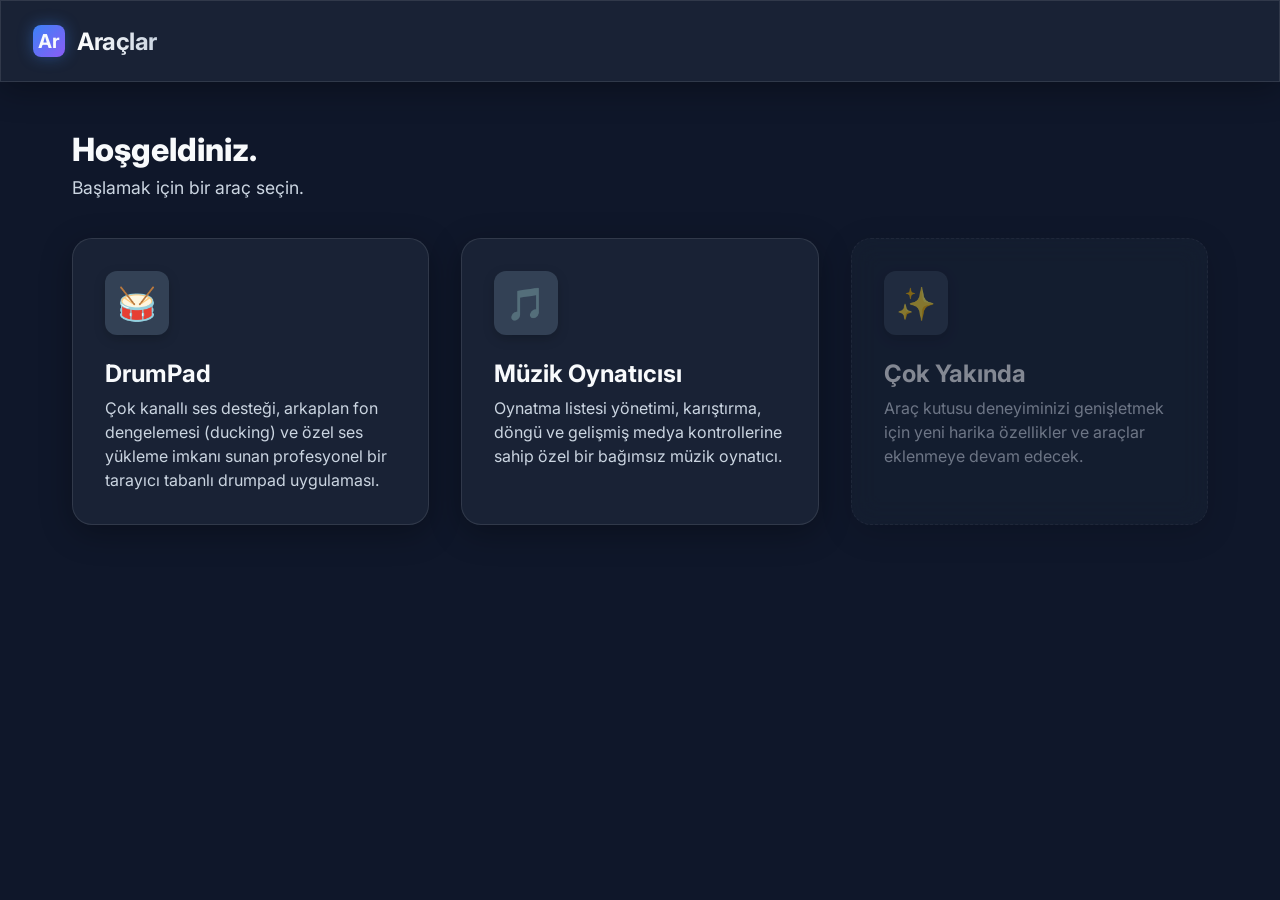
==== index.html @ 186effa2 "Add files via upload" ====
<!DOCTYPE html>
<html lang="en">

<head>
    <meta charset="UTF-8">
    <meta name="viewport" content="width=device-width, initial-scale=1.0">
    <title>Araçlar (Toolbox)</title>
    <!-- Google Fonts: Inter -->
    <link rel="preconnect" href="https://fonts.googleapis.com">
    <link rel="preconnect" href="https://fonts.gstatic.com" crossorigin>
    <link href="https://fonts.googleapis.com/css2?family=Inter:wght@400;500;600;700;800&display=swap" rel="stylesheet">
    <!-- Global Styles -->
    <link rel="stylesheet" href="style.css">
    <!-- PWA Manifest -->
    <link rel="manifest" href="manifest.json">
</head>

<body>
    <header class="dashboard-header glass-panel">
        <div class="logo-container">
            <div class="logo-icon">Ar</div>
            <h1 class="logo-text">Araçlar</h1>
        </div>
        <div class="header-actions">
            <!-- Space for future global actions like settings, user profile, etc -->
        </div>
    </header>

    <main class="dashboard-main animate-fade-in">
        <h2 class="section-title">Hoşgeldiniz.</h2>
        <p class="section-subtitle">Başlamak için bir araç seçin.</p>

        <div class="tools-grid" id="tools-container">
            <!-- DrumPad Tool Card -->
            <a href="tools/drumpad/index.html" class="tool-card glass-panel" aria-label="Open DrumPad Tool">
                <div class="tool-icon">🥁</div>
                <h3 class="tool-title">DrumPad</h3>
                <p class="tool-desc">Çok kanallı ses desteği, arkaplan fon dengelemesi (ducking) ve özel ses yükleme
                    imkanı sunan profesyonel bir tarayıcı tabanlı drumpad uygulaması.</p>
            </a>

            <!-- Music Player Tool Card -->
            <a href="tools/musicplayer/index.html" class="tool-card glass-panel" aria-label="Open Music Player Tool">
                <div class="tool-icon">🎵</div>
                <h3 class="tool-title">Müzik Oynatıcısı</h3>
                <p class="tool-desc">Oynatma listesi yönetimi, karıştırma, döngü ve gelişmiş medya kontrollerine sahip
                    özel bir bağımsız müzik oynatıcı.</p>
            </a>

            <!-- Placeholder for future tools -->
            <div class="tool-card glass-panel" style="opacity: 0.5; cursor: not-allowed; border-style: dashed;">
                <div class="tool-icon">✨</div>
                <h3 class="tool-title">Çok Yakında</h3>
                <p class="tool-desc">Araç kutusu deneyiminizi genişletmek için yeni harika özellikler ve araçlar
                    eklenmeye devam edecek.</p>
            </div>
        </div>
    </main>

    <script src="main.js"></script>
    <script>
        if ('serviceWorker' in navigator) {
            window.addEventListener('load', () => {
                navigator.serviceWorker.register('./sw.js')
                    .then(registration => console.log('ServiceWorker registration successful'))
                    .catch(error => console.log('ServiceWorker registration failed: ', error));
            });
        }
    </script>
</body>

</html>
---- style.css ----
:root {
    /* Color Palette - Vibrant Dark Theme */
    --bg-base: #0f172a; /* Tailwind Slate 900 */
    --bg-surface: #1e293b; /* Tailwind Slate 800 */
    --bg-elevated: #334155; /* Tailwind Slate 700 */
    
    --text-primary: #f8fafc; /* Tailwind Slate 50 */
    --text-secondary: #cbd5e1; /* Tailwind Slate 300 */
    
    --accent-primary: #3b82f6; /* Blue 500 */
    --accent-hover: #60a5fa; /* Blue 400 */
    --accent-glow: rgba(59, 130, 246, 0.4);
    
    --border-color: rgba(255, 255, 255, 0.1);
    
    /* Typography */
    --font-family: 'Inter', -apple-system, BlinkMacSystemFont, "Segoe UI", Roboto, Helvetica, Arial, sans-serif;
    
    /* Spacing & Radii */
    --radius-sm: 6px;
    --radius-md: 12px;
    --radius-lg: 20px;
    
    /* Transitions */
    --transition-fast: 0.15s ease;
    --transition-normal: 0.3s ease;
}

* {
    box-sizing: border-box;
    margin: 0;
    padding: 0;
}

body {
    font-family: var(--font-family);
    background-color: var(--bg-base);
    color: var(--text-primary);
    min-height: 100vh;
    display: flex;
    flex-direction: column;
    overflow-x: hidden;
}

/* Glassmorphism utilities */
.glass-panel {
    background: rgba(30, 41, 59, 0.7);
    backdrop-filter: blur(12px);
    -webkit-backdrop-filter: blur(12px);
    border: 1px solid var(--border-color);
    box-shadow: 0 8px 32px rgba(0, 0, 0, 0.3);
}

/* Header */
.dashboard-header {
    padding: 1.5rem 2rem;
    display: flex;
    justify-content: space-between;
    align-items: center;
    border-bottom: 1px solid var(--border-color);
    position: sticky;
    top: 0;
    z-index: 100;
}

.logo-container {
    display: flex;
    align-items: center;
    gap: 0.75rem;
}

.logo-icon {
    width: 32px;
    height: 32px;
    background: linear-gradient(135deg, var(--accent-primary), #8b5cf6);
    border-radius: 8px;
    display: flex;
    align-items: center;
    justify-content: center;
    font-weight: bold;
    font-size: 1.2rem;
    box-shadow: 0 0 15px var(--accent-glow);
}

.logo-text {
    font-size: 1.5rem;
    font-weight: 700;
    letter-spacing: -0.5px;
    background: linear-gradient(to right, #fff, var(--text-secondary));
    -webkit-background-clip: text;
    -webkit-text-fill-color: transparent;
}

/* Main Layout */
.dashboard-main {
    flex: 1;
    padding: 3rem 2rem;
    max-width: 1200px;
    margin: 0 auto;
    width: 100%;
}

.section-title {
    font-size: 2rem;
    font-weight: 800;
    margin-bottom: 0.5rem;
}

.section-subtitle {
    color: var(--text-secondary);
    font-size: 1.1rem;
    margin-bottom: 2.5rem;
}

/* Tool Grid */
.tools-grid {
    display: grid;
    grid-template-columns: repeat(auto-fill, minmax(300px, 1fr));
    gap: 2rem;
}

/* Tool Card */
.tool-card {
    display: block;
    text-decoration: none;
    color: inherit;
    border-radius: var(--radius-lg);
    padding: 2rem;
    transition: all var(--transition-normal);
    position: relative;
    overflow: hidden;
    cursor: pointer;
    group: hover;
}

.tool-card::before {
    content: '';
    position: absolute;
    top: 0;
    left: 0;
    right: 0;
    height: 4px;
    background: linear-gradient(90deg, var(--accent-primary), #8b5cf6);
    opacity: 0;
    transition: opacity var(--transition-normal);
}

.tool-card:hover {
    transform: translateY(-5px);
    box-shadow: 0 15px 35px rgba(0, 0, 0, 0.4);
    background: rgba(45, 55, 72, 0.8);
}

.tool-card:hover::before {
    opacity: 1;
}

.tool-icon {
    width: 64px;
    height: 64px;
    border-radius: var(--radius-md);
    background: var(--bg-elevated);
    display: flex;
    align-items: center;
    justify-content: center;
    font-size: 2rem;
    margin-bottom: 1.5rem;
    box-shadow: 0 4px 12px rgba(0, 0, 0, 0.2);
    transition: transform var(--transition-normal);
}

.tool-card:hover .tool-icon {
    transform: scale(1.1) rotate(5deg);
    background: linear-gradient(135deg, var(--bg-elevated), var(--bg-surface));
}

.tool-title {
    font-size: 1.5rem;
    font-weight: 700;
    margin-bottom: 0.5rem;
}

.tool-desc {
    color: var(--text-secondary);
    line-height: 1.5;
}

/* Animations */
@keyframes fadeIn {
    from { opacity: 0; transform: translateY(20px); }
    to { opacity: 1; transform: translateY(0); }
}

.animate-fade-in {
    animation: fadeIn 0.6s ease-out forwards;
}
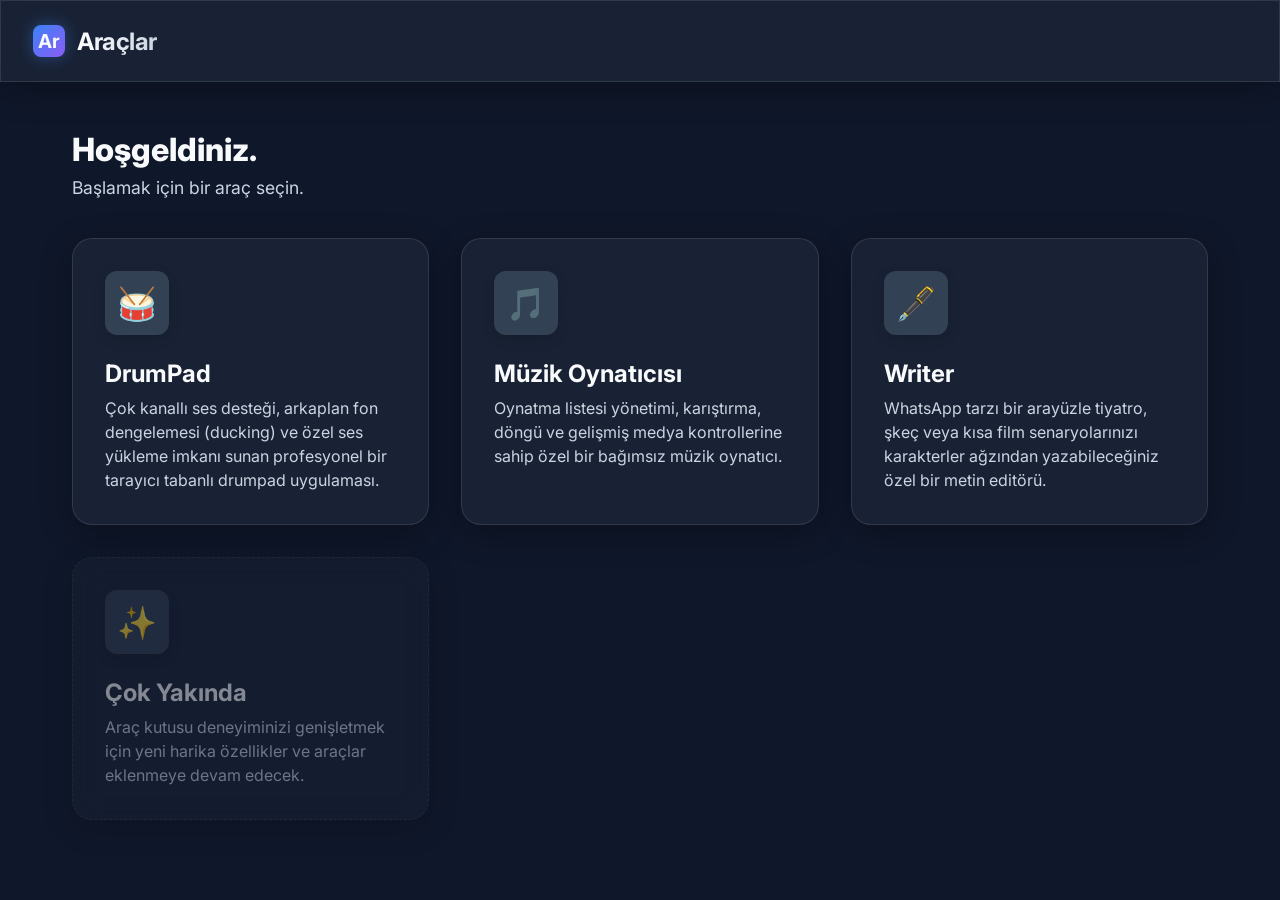
==== commit e97ec57a: "Writer Writer eklendi" ====
--- a/index.html
+++ b/index.html
@@ -47,6 +47,13 @@
                     özel bir bağımsız müzik oynatıcı.</p>
             </a>
 
+            <!-- Writer Tool Card -->
+            <a href="tools/writer/index.html" class="tool-card glass-panel" aria-label="Open Writer Tool">
+                <div class="tool-icon">🖋️</div>
+                <h3 class="tool-title">Writer</h3>
+                <p class="tool-desc">WhatsApp tarzı bir arayüzle tiyatro, şkeç veya kısa film senaryolarınızı karakterler ağzından yazabileceğiniz özel bir metin editörü.</p>
+            </a>
+
             <!-- Placeholder for future tools -->
             <div class="tool-card glass-panel" style="opacity: 0.5; cursor: not-allowed; border-style: dashed;">
                 <div class="tool-icon">✨</div>
